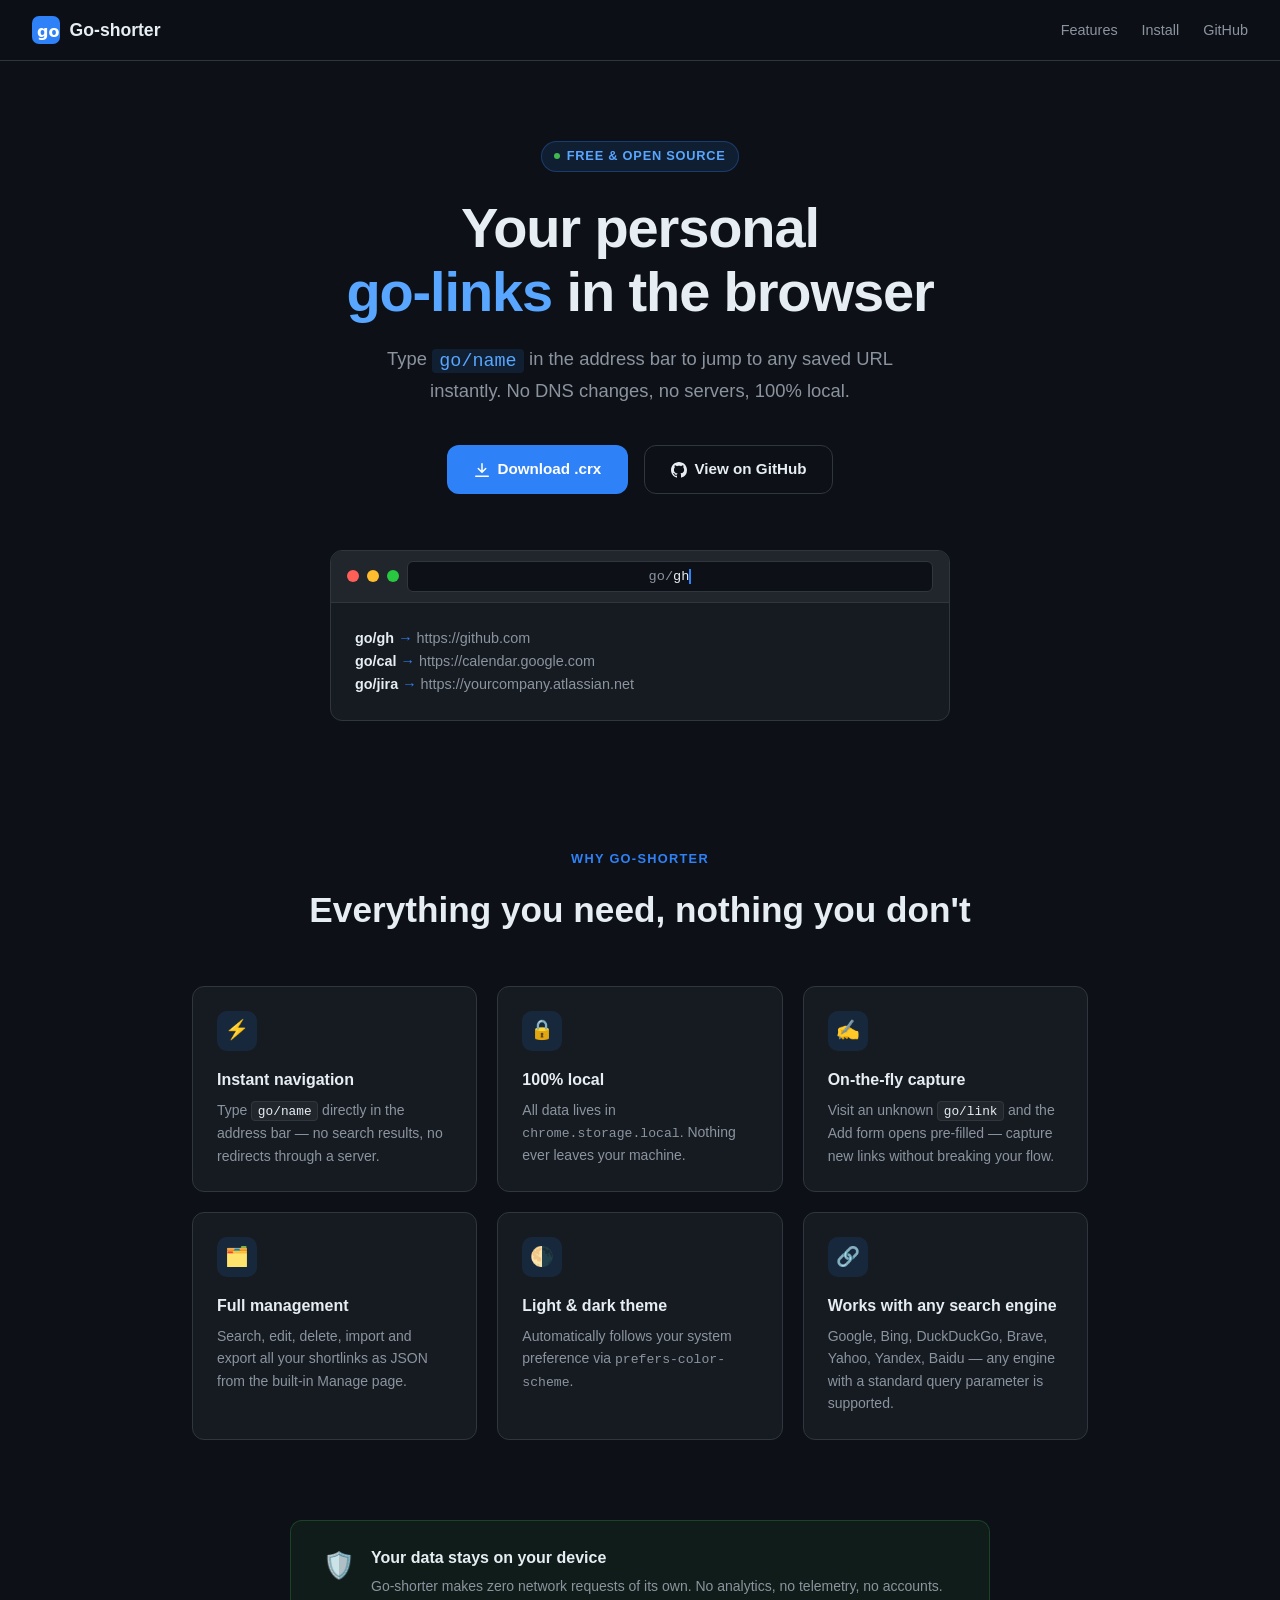
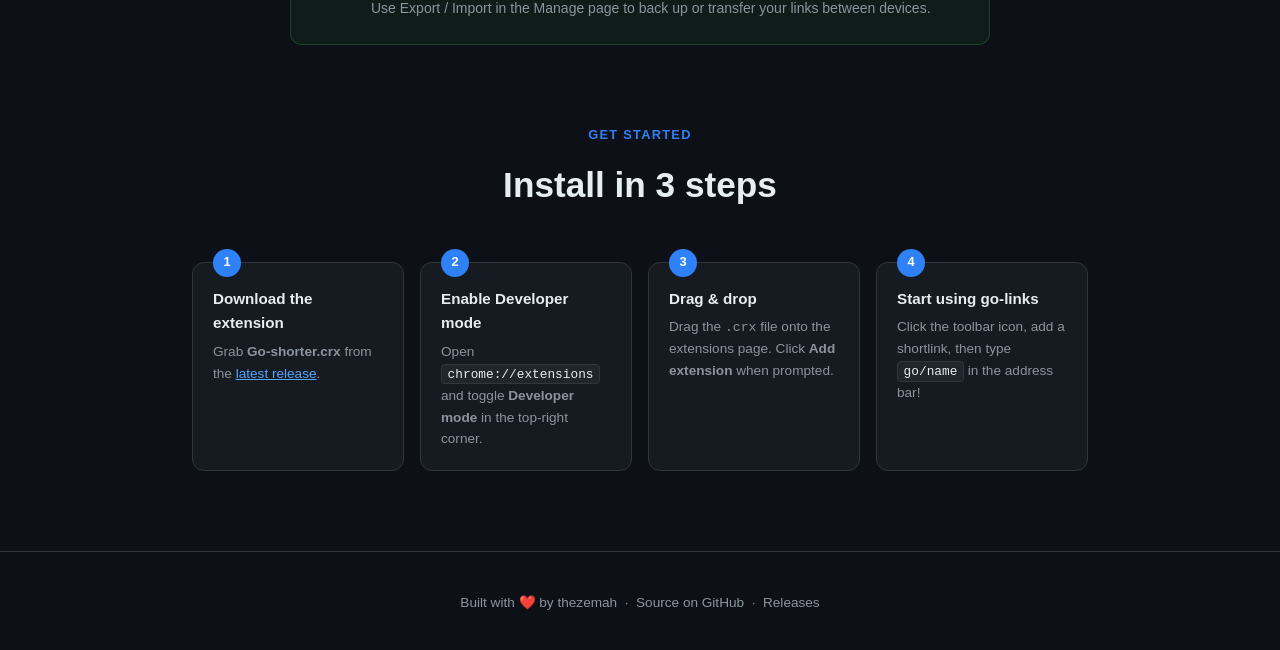
==== index.html @ f9734317 "Add GitHub Pages landing page" ====
<!DOCTYPE html>
<html lang="en">
<head>
  <meta charset="UTF-8" />
  <meta name="viewport" content="width=device-width, initial-scale=1.0" />
  <title>Go-shorter — Personal go-links for your browser</title>
  <meta name="description" content="Type go/name in your address bar to jump to any saved URL instantly. 100% local, no sign-up required." />
  <style>
    :root {
      --bg: #0d1117;
      --surface: #161b22;
      --border: #30363d;
      --accent: #2f81f7;
      --accent-hover: #58a6ff;
      --text: #e6edf3;
      --muted: #8b949e;
      --green: #3fb950;
      --radius: 12px;
    }
    *, *::before, *::after { box-sizing: border-box; margin: 0; padding: 0; }

    body {
      font-family: -apple-system, BlinkMacSystemFont, "Segoe UI", Helvetica, Arial, sans-serif;
      background: var(--bg);
      color: var(--text);
      line-height: 1.6;
      min-height: 100vh;
    }

    /* NAV */
    nav {
      display: flex;
      align-items: center;
      justify-content: space-between;
      padding: 1rem 2rem;
      border-bottom: 1px solid var(--border);
      position: sticky;
      top: 0;
      background: rgba(13,17,23,.85);
      backdrop-filter: blur(12px);
      z-index: 100;
    }
    .nav-logo {
      display: flex;
      align-items: center;
      gap: .6rem;
      font-weight: 700;
      font-size: 1.1rem;
      text-decoration: none;
      color: var(--text);
    }
    .nav-logo svg { width: 28px; height: 28px; }
    .nav-links { display: flex; gap: 1.5rem; }
    .nav-links a {
      color: var(--muted);
      text-decoration: none;
      font-size: .9rem;
      transition: color .15s;
    }
    .nav-links a:hover { color: var(--text); }

    /* HERO */
    .hero {
      max-width: 860px;
      margin: 0 auto;
      padding: 5rem 2rem 3rem;
      text-align: center;
    }
    .badge {
      display: inline-flex;
      align-items: center;
      gap: .4rem;
      background: rgba(47,129,247,.12);
      border: 1px solid rgba(47,129,247,.3);
      color: var(--accent-hover);
      font-size: .8rem;
      font-weight: 600;
      padding: .25rem .75rem;
      border-radius: 99px;
      margin-bottom: 1.5rem;
      text-transform: uppercase;
      letter-spacing: .06em;
    }
    .badge .dot {
      width: 6px; height: 6px;
      background: var(--green);
      border-radius: 50%;
      animation: pulse 2s ease-in-out infinite;
    }
    @keyframes pulse {
      0%,100% { opacity: 1; }
      50%      { opacity: .4; }
    }
    h1 {
      font-size: clamp(2.2rem, 5vw, 3.5rem);
      font-weight: 800;
      line-height: 1.15;
      letter-spacing: -.02em;
      margin-bottom: 1.25rem;
    }
    h1 span { color: var(--accent-hover); }
    .hero-sub {
      font-size: 1.15rem;
      color: var(--muted);
      max-width: 560px;
      margin: 0 auto 2.5rem;
    }
    .cta-group { display: flex; gap: 1rem; justify-content: center; flex-wrap: wrap; }
    .btn {
      display: inline-flex;
      align-items: center;
      gap: .5rem;
      padding: .7rem 1.6rem;
      border-radius: var(--radius);
      font-size: .95rem;
      font-weight: 600;
      text-decoration: none;
      transition: all .15s;
      cursor: pointer;
    }
    .btn-primary {
      background: var(--accent);
      color: #fff;
      border: 1px solid transparent;
    }
    .btn-primary:hover { background: var(--accent-hover); }
    .btn-ghost {
      background: transparent;
      color: var(--text);
      border: 1px solid var(--border);
    }
    .btn-ghost:hover { border-color: var(--muted); background: var(--surface); }

    /* DEMO BAR */
    .demo-wrap {
      max-width: 620px;
      margin: 3.5rem auto 0;
      background: var(--surface);
      border: 1px solid var(--border);
      border-radius: var(--radius);
      overflow: hidden;
    }
    .demo-bar-top {
      display: flex;
      align-items: center;
      gap: .5rem;
      padding: .6rem 1rem;
      background: #21262d;
      border-bottom: 1px solid var(--border);
    }
    .dot-r { width:12px;height:12px;border-radius:50%;background:#ff5f57; }
    .dot-y { width:12px;height:12px;border-radius:50%;background:#febc2e; }
    .dot-g { width:12px;height:12px;border-radius:50%;background:#28c840; }
    .demo-url {
      flex: 1;
      background: var(--bg);
      border: 1px solid var(--border);
      border-radius: 6px;
      padding: .25rem .75rem;
      font-size: .85rem;
      color: var(--muted);
      font-family: "SF Mono", Consolas, "Liberation Mono", Menlo, monospace;
      overflow: hidden;
      white-space: nowrap;
    }
    .demo-url .typing {
      color: var(--text);
      border-right: 2px solid var(--accent);
      animation: blink .8s step-end infinite;
    }
    @keyframes blink { 50% { border-color: transparent; } }
    .demo-content {
      padding: 1.5rem;
      font-size: .9rem;
      color: var(--muted);
      text-align: left;
    }
    .demo-content strong { color: var(--text); }
    .arrow { color: var(--accent); font-weight: 700; }

    /* FEATURES */
    .section { max-width: 960px; margin: 5rem auto; padding: 0 2rem; }
    .section-label {
      text-align: center;
      font-size: .8rem;
      font-weight: 700;
      letter-spacing: .1em;
      text-transform: uppercase;
      color: var(--accent);
      margin-bottom: .75rem;
    }
    .section h2 {
      text-align: center;
      font-size: clamp(1.5rem, 3vw, 2.2rem);
      font-weight: 700;
      margin-bottom: 3rem;
    }
    .features {
      display: grid;
      grid-template-columns: repeat(auto-fit, minmax(260px, 1fr));
      gap: 1.25rem;
    }
    .feature-card {
      background: var(--surface);
      border: 1px solid var(--border);
      border-radius: var(--radius);
      padding: 1.5rem;
      transition: border-color .15s, transform .15s;
    }
    .feature-card:hover { border-color: var(--accent); transform: translateY(-2px); }
    .feature-icon {
      width: 40px; height: 40px;
      border-radius: 10px;
      display: flex;
      align-items: center;
      justify-content: center;
      font-size: 1.2rem;
      margin-bottom: 1rem;
      background: rgba(47,129,247,.12);
    }
    .feature-card h3 { font-size: 1rem; font-weight: 600; margin-bottom: .4rem; }
    .feature-card p { font-size: .875rem; color: var(--muted); }

    /* INSTALL */
    .install-steps {
      display: grid;
      grid-template-columns: repeat(auto-fit, minmax(200px, 1fr));
      gap: 1rem;
      counter-reset: step;
    }
    .step {
      background: var(--surface);
      border: 1px solid var(--border);
      border-radius: var(--radius);
      padding: 1.25rem;
      position: relative;
    }
    .step::before {
      counter-increment: step;
      content: counter(step);
      position: absolute;
      top: -14px;
      left: 1.25rem;
      background: var(--accent);
      color: #fff;
      width: 28px; height: 28px;
      border-radius: 50%;
      display: flex;
      align-items: center;
      justify-content: center;
      font-size: .8rem;
      font-weight: 700;
    }
    .step h3 { font-size: .95rem; font-weight: 600; margin-bottom: .35rem; margin-top: .25rem; }
    .step p { font-size: .85rem; color: var(--muted); }
    kbd {
      background: #21262d;
      border: 1px solid var(--border);
      border-radius: 4px;
      padding: .1rem .35rem;
      font-size: .8rem;
      font-family: "SF Mono", Consolas, monospace;
      color: var(--text);
    }

    /* PRIVACY */
    .privacy-banner {
      max-width: 700px;
      margin: 0 auto;
      background: rgba(63,185,80,.07);
      border: 1px solid rgba(63,185,80,.25);
      border-radius: var(--radius);
      padding: 1.5rem 2rem;
      display: flex;
      gap: 1rem;
      align-items: flex-start;
    }
    .privacy-icon { font-size: 1.6rem; flex-shrink: 0; }
    .privacy-banner h3 { font-size: 1rem; font-weight: 600; margin-bottom: .3rem; }
    .privacy-banner p { font-size: .875rem; color: var(--muted); }

    /* FOOTER */
    footer {
      text-align: center;
      padding: 2.5rem 2rem;
      border-top: 1px solid var(--border);
      color: var(--muted);
      font-size: .85rem;
    }
    footer a { color: var(--muted); text-decoration: none; }
    footer a:hover { color: var(--text); }
  </style>
</head>
<body>

  <!-- NAV -->
  <nav>
    <a class="nav-logo" href="#">
      <svg viewBox="0 0 28 28" fill="none" xmlns="http://www.w3.org/2000/svg">
        <rect width="28" height="28" rx="7" fill="#2f81f7"/>
        <text x="5" y="21" font-size="16" font-weight="800" fill="white" font-family="system-ui">go</text>
      </svg>
      Go-shorter
    </a>
    <div class="nav-links">
      <a href="#features">Features</a>
      <a href="#install">Install</a>
      <a href="https://github.com/thezemah/Go-shorter" target="_blank">GitHub</a>
    </div>
  </nav>

  <!-- HERO -->
  <section class="hero">
    <div class="badge"><span class="dot"></span>Free &amp; Open Source</div>
    <h1>Your personal<br/><span>go-links</span> in the browser</h1>
    <p class="hero-sub">
      Type <code style="color:var(--accent-hover);background:rgba(47,129,247,.12);padding:.1em .4em;border-radius:4px">go/name</code>
      in the address bar to jump to any saved URL instantly.
      No DNS changes, no servers, 100% local.
    </p>
    <div class="cta-group">
      <a class="btn btn-primary" href="https://github.com/thezemah/Go-shorter/releases/latest/download/Go-shorter.crx">
        <svg width="16" height="16" viewBox="0 0 16 16" fill="currentColor"><path d="M7.47 10.78a.75.75 0 001.06 0l3.75-3.75a.75.75 0 00-1.06-1.06L8.75 8.44V1.75a.75.75 0 00-1.5 0v6.69L4.78 5.97a.75.75 0 00-1.06 1.06l3.75 3.75zM1.75 13.5a.75.75 0 000 1.5h12.5a.75.75 0 000-1.5H1.75z"/></svg>
        Download .crx
      </a>
      <a class="btn btn-ghost" href="https://github.com/thezemah/Go-shorter" target="_blank">
        <svg width="16" height="16" viewBox="0 0 16 16" fill="currentColor"><path d="M8 0C3.58 0 0 3.58 0 8c0 3.54 2.29 6.53 5.47 7.59.4.07.55-.17.55-.38 0-.19-.01-.82-.01-1.49-2.01.37-2.53-.49-2.69-.94-.09-.23-.48-.94-.82-1.13-.28-.15-.68-.52-.01-.53.63-.01 1.08.58 1.23.82.72 1.21 1.87.87 2.33.66.07-.52.28-.87.51-1.07-1.78-.2-3.64-.89-3.64-3.95 0-.87.31-1.59.82-2.15-.08-.2-.36-1.02.08-2.12 0 0 .67-.21 2.2.82.64-.18 1.32-.27 2-.27.68 0 1.36.09 2 .27 1.53-1.04 2.2-.82 2.2-.82.44 1.1.16 1.92.08 2.12.51.56.82 1.27.82 2.15 0 3.07-1.87 3.75-3.65 3.95.29.25.54.73.54 1.48 0 1.07-.01 1.93-.01 2.2 0 .21.15.46.55.38A8.013 8.013 0 0016 8c0-4.42-3.58-8-8-8z"/></svg>
        View on GitHub
      </a>
    </div>

    <!-- Demo bar -->
    <div class="demo-wrap">
      <div class="demo-bar-top">
        <div class="dot-r"></div><div class="dot-y"></div><div class="dot-g"></div>
        <div class="demo-url">go/<span class="typing">gh</span></div>
      </div>
      <div class="demo-content">
        <p><strong>go/gh</strong> <span class="arrow">→</span> https://github.com</p>
        <p><strong>go/cal</strong> <span class="arrow">→</span> https://calendar.google.com</p>
        <p><strong>go/jira</strong> <span class="arrow">→</span> https://yourcompany.atlassian.net</p>
      </div>
    </div>
  </section>

  <!-- FEATURES -->
  <section class="section" id="features">
    <p class="section-label">Why Go-shorter</p>
    <h2>Everything you need, nothing you don't</h2>
    <div class="features">
      <div class="feature-card">
        <div class="feature-icon">⚡</div>
        <h3>Instant navigation</h3>
        <p>Type <kbd>go/name</kbd> directly in the address bar — no search results, no redirects through a server.</p>
      </div>
      <div class="feature-card">
        <div class="feature-icon">🔒</div>
        <h3>100% local</h3>
        <p>All data lives in <code style="font-size:.82rem">chrome.storage.local</code>. Nothing ever leaves your machine.</p>
      </div>
      <div class="feature-card">
        <div class="feature-icon">✍️</div>
        <h3>On-the-fly capture</h3>
        <p>Visit an unknown <kbd>go/link</kbd> and the Add form opens pre-filled — capture new links without breaking your flow.</p>
      </div>
      <div class="feature-card">
        <div class="feature-icon">🗂️</div>
        <h3>Full management</h3>
        <p>Search, edit, delete, import and export all your shortlinks as JSON from the built-in Manage page.</p>
      </div>
      <div class="feature-card">
        <div class="feature-icon">🌗</div>
        <h3>Light &amp; dark theme</h3>
        <p>Automatically follows your system preference via <code style="font-size:.82rem">prefers-color-scheme</code>.</p>
      </div>
      <div class="feature-card">
        <div class="feature-icon">🔗</div>
        <h3>Works with any search engine</h3>
        <p>Google, Bing, DuckDuckGo, Brave, Yahoo, Yandex, Baidu — any engine with a standard query parameter is supported.</p>
      </div>
    </div>
  </section>

  <!-- PRIVACY -->
  <section class="section">
    <div class="privacy-banner">
      <div class="privacy-icon">🛡️</div>
      <div>
        <h3>Your data stays on your device</h3>
        <p>Go-shorter makes zero network requests of its own. No analytics, no telemetry, no accounts. Use Export / Import in the Manage page to back up or transfer your links between devices.</p>
      </div>
    </div>
  </section>

  <!-- INSTALL -->
  <section class="section" id="install">
    <p class="section-label">Get started</p>
    <h2>Install in 3 steps</h2>
    <div class="install-steps">
      <div class="step">
        <h3>Download the extension</h3>
        <p>Grab <strong>Go-shorter.crx</strong> from the <a href="https://github.com/thezemah/Go-shorter/releases/latest" style="color:var(--accent-hover)">latest release</a>.</p>
      </div>
      <div class="step">
        <h3>Enable Developer mode</h3>
        <p>Open <kbd>chrome://extensions</kbd> and toggle <strong>Developer mode</strong> in the top-right corner.</p>
      </div>
      <div class="step">
        <h3>Drag &amp; drop</h3>
        <p>Drag the <code style="font-size:.82rem">.crx</code> file onto the extensions page. Click <strong>Add extension</strong> when prompted.</p>
      </div>
      <div class="step">
        <h3>Start using go-links</h3>
        <p>Click the toolbar icon, add a shortlink, then type <kbd>go/name</kbd> in the address bar!</p>
      </div>
    </div>
  </section>

  <!-- FOOTER -->
  <footer>
    <p>
      Built with ❤️ by <a href="https://github.com/thezemah" target="_blank">thezemah</a> &nbsp;·&nbsp;
      <a href="https://github.com/thezemah/Go-shorter" target="_blank">Source on GitHub</a> &nbsp;·&nbsp;
      <a href="https://github.com/thezemah/Go-shorter/releases" target="_blank">Releases</a>
    </p>
  </footer>

</body>
</html>
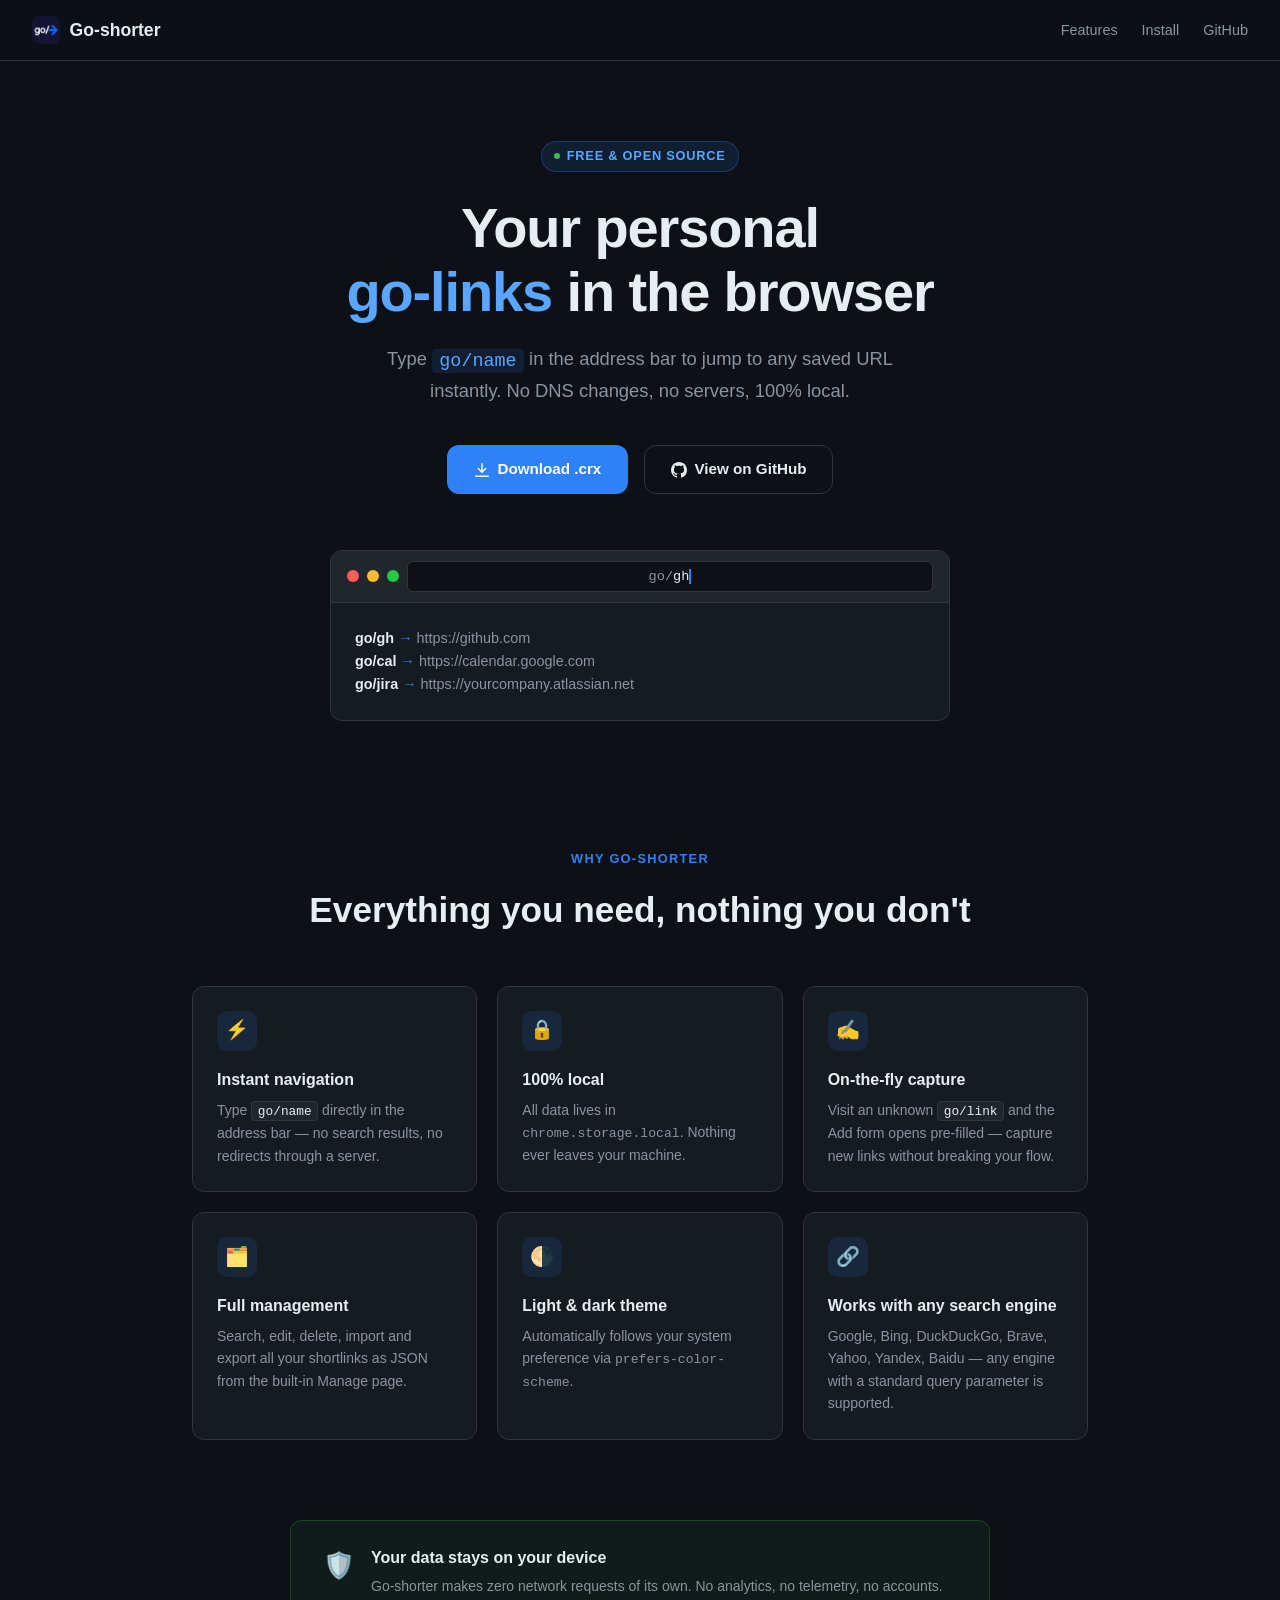
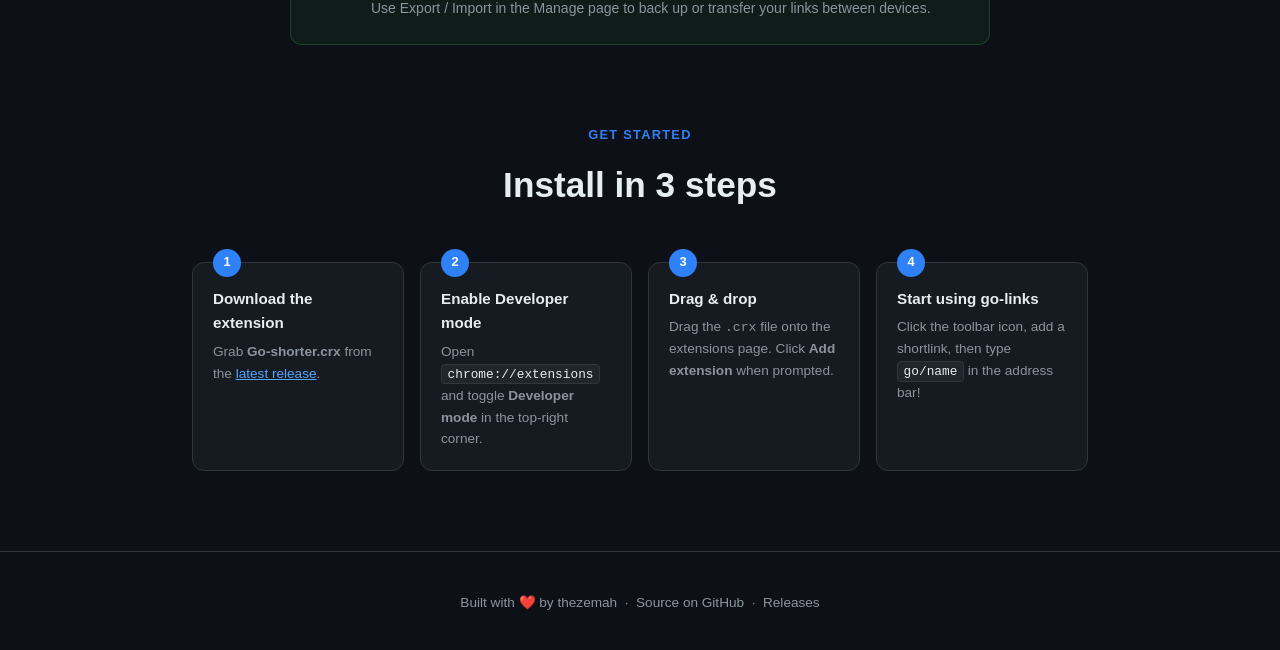
==== commit 77dd69c5: "Use real extension icon as favicon and logo" ====
--- a/index.html
+++ b/index.html
@@ -5,6 +5,16 @@
   <meta name="viewport" content="width=device-width, initial-scale=1.0" />
   <title>Go-shorter — Personal go-links for your browser</title>
   <meta name="description" content="Type go/name in your address bar to jump to any saved URL instantly. 100% local, no sign-up required." />
+  <link rel="icon" type="image/png" sizes="16x16" href="icons/icon-16.png" />
+  <link rel="icon" type="image/png" sizes="32x32" href="icons/icon-32.png" />
+  <link rel="icon" type="image/png" sizes="48x48" href="icons/icon-48.png" />
+  <link rel="icon" type="image/png" sizes="128x128" href="icons/icon-128.png" />
+  <link rel="apple-touch-icon" sizes="128x128" href="icons/icon-128.png" />
+  <meta property="og:title" content="Go-shorter — Personal go-links for your browser" />
+  <meta property="og:description" content="Type go/name in your address bar to jump to any saved URL instantly. 100% local, no sign-up required." />
+  <meta property="og:image" content="https://thezemah.github.io/Go-shorter/icons/icon-128.png" />
+  <meta property="og:type" content="website" />
+  <meta property="og:url" content="https://thezemah.github.io/Go-shorter/" />
   <style>
     :root {
       --bg: #0d1117;
@@ -49,7 +59,7 @@
       text-decoration: none;
       color: var(--text);
     }
-    .nav-logo svg { width: 28px; height: 28px; }
+    .nav-logo img { width: 28px; height: 28px; border-radius: 7px; }
     .nav-links { display: flex; gap: 1.5rem; }
     .nav-links a {
       color: var(--muted);
@@ -296,10 +306,7 @@
   <!-- NAV -->
   <nav>
     <a class="nav-logo" href="#">
-      <svg viewBox="0 0 28 28" fill="none" xmlns="http://www.w3.org/2000/svg">
-        <rect width="28" height="28" rx="7" fill="#2f81f7"/>
-        <text x="5" y="21" font-size="16" font-weight="800" fill="white" font-family="system-ui">go</text>
-      </svg>
+      <img src="icons/icon-128.png" alt="Go-shorter icon" />
       Go-shorter
     </a>
     <div class="nav-links">
